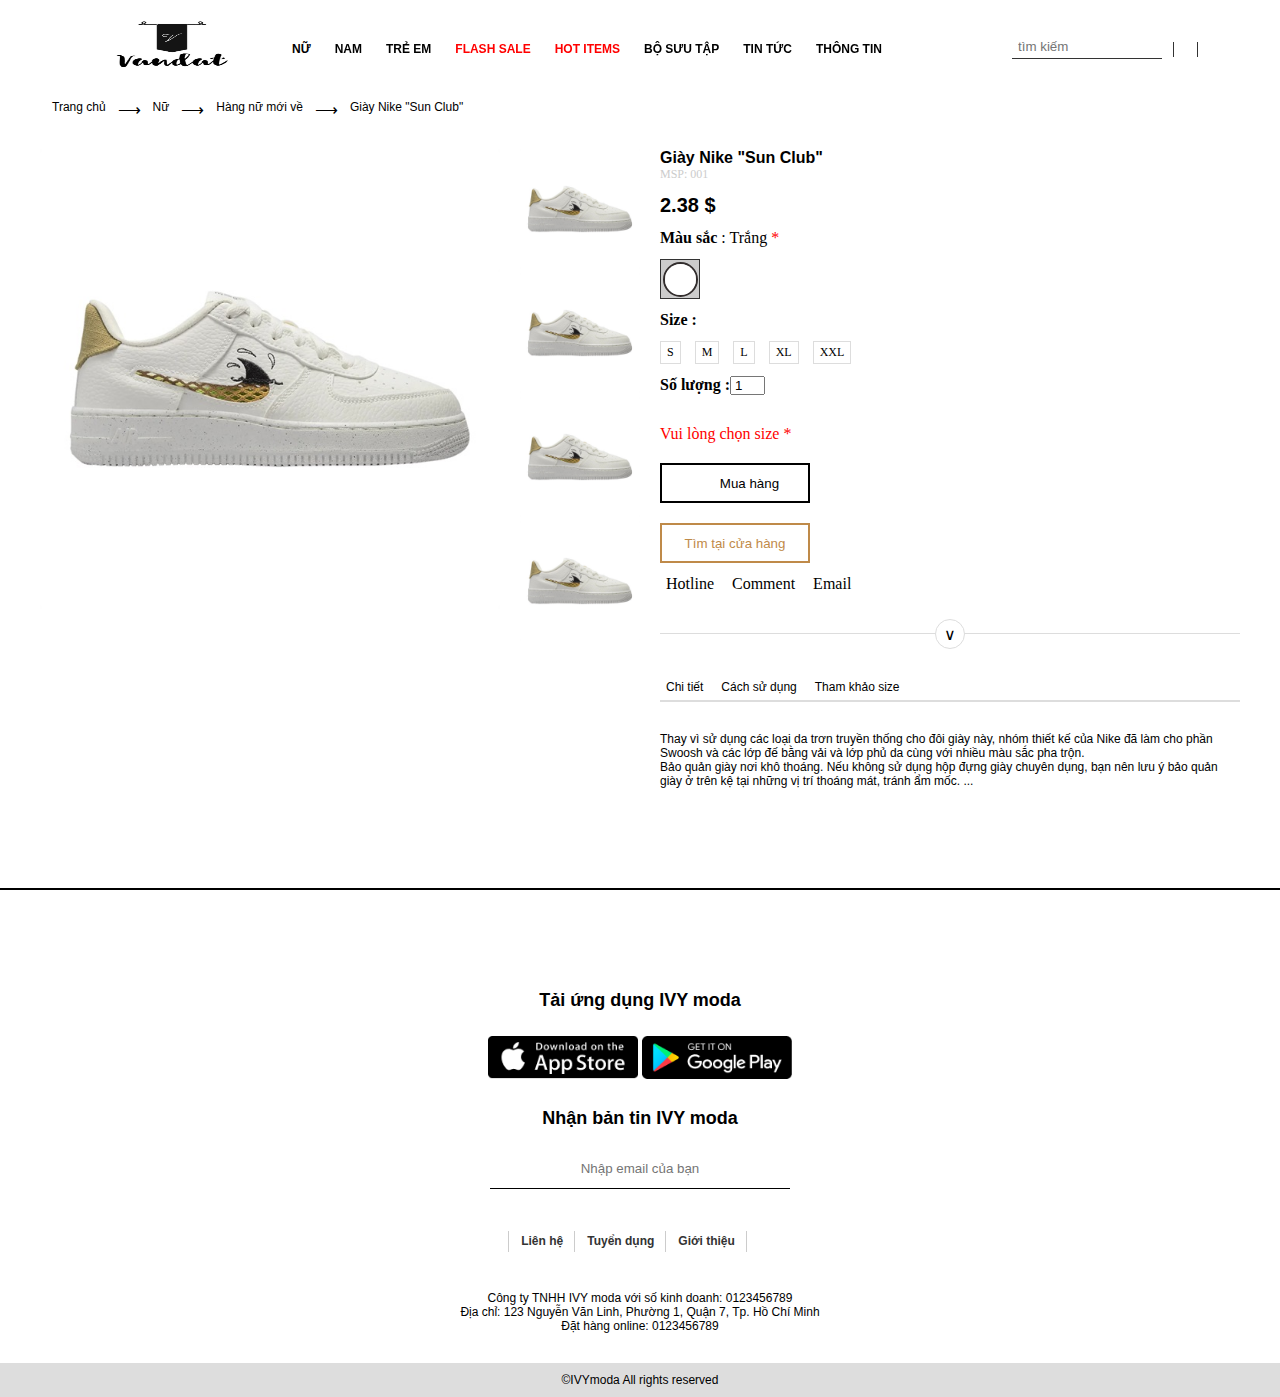
==== product.html @ ba05fa74 "dưq" ====
<!DOCTYPE html>
<html lang="en">
<head>
    <meta charset="UTF-8">
    <meta http-equiv="X-UA-Compatible" content="IE=edge">
    <meta name="viewport" content="width=device-width, initial-scale=1.0">
    <script src="https://kit.fontawesome.com/54f0cb7e4a.js" crossorigin="anonymous"></script>
    <link rel="stylesheet" href="./style.css">
    <title>King-Shoes</title>
</head>
<body>
  <section class="top">
    <div class="container">
        <div class="row">
            <div class="top-logo">
                <img src="img/Logo.jpg" alt="">
            </div>
            <div class="top-menu-items">
                <ul>
                    <li>Nữ
                        <ul class="top-menu-item">
                            <li>
                                <a href="">Hàng nữ mới về</a>
                            </li>
                            <li>
                                <a href="">Hướng dương đón nắng</a>
                            </li>
                            <li>
                                <a href="">Áo nữ</a>
                            </li>
                            <li>
                                <a href="">Váy nữ</a>
                            </li>
                        </ul>
                    </li>
                    <li>Nam
                        <ul class="top-menu-item">
                            <li>
                                <a href="">Hàng nam mới về</a>
                            </li>
                            <li>
                                <a href="">Hướng dương đón nắng</a>
                            </li>
                            <li>
                                <a href="">Áo nam</a>
                            </li>
                            <li>
                                <a href="">Quần nam</a>
                            </li>
                        </ul>
                    </li>
                    <li>Trẻ em</li>
                    <li>Flash sale</li>
                    <li>Hot items</li>
                    <li>Bộ sưu tập</li>
                    <li>Tin tức</li>
                    <li>Thông tin</li>
                </ul>
            </div>
            <div class="top-menu-icons">
                <ul>
                    <li>
                        <input type="text" placeholder="tìm kiếm">
                        <i class="fas fa-search"></i>
                    </li>
                    <li>
                        <i class="fas fa-user-secret"></i>
                    </li>
                    <li>
                        <i class="fas fa-shopping-cart"></i>
                    </li>
                </ul>
            </div>
        </div>
    </div>
  </section>  
  <!-- ---------------Product ------------------- -->
  <section class="product">
    <div class="container">
        <div class="product-top row">
            <p>Trang chủ</p><span>&#10230; </span><p>Nữ</p><span>&#10230;</span><p>Hàng nữ mới về</p><span>&#10230;</span><p>Giày Nike "Sun Club"</p>
        </div>

        <div class="product-conten row">
            <div class="product-content-left row">
                <div class="product-content-left-big-img">
                    <img src="./img/NIKE AIR FORCE 1 LOW GS 'SUN CLUB'.jpg" alt="">
                </div>

                <div class="product-content-left-small-img">
                    <img src="./img/NIKE AIR FORCE 1 LOW GS 'SUN CLUB'.jpg" alt="">
                    <img src="./img/NIKE AIR FORCE 1 LOW GS 'SUN CLUB'.jpg" alt="">
                    <img src="./img/NIKE AIR FORCE 1 LOW GS 'SUN CLUB'.jpg" alt="">
                    <img src="./img/NIKE AIR FORCE 1 LOW GS 'SUN CLUB'.jpg" alt="">
                    
                </div>
            </div>
            <div class="product-content-right">
                <div class="product-content-right-product-name">
                    <h1>
                        Giày Nike "Sun Club"
                    </h1>
                    <p>MSP: 001</p>
                </div>

                <div class="product-content-right-product-price">
                    <p>2.38 <span>$</span></p>
                </div>

                <div class="product-content-right-product-color">
                    <p><span style="font-weight: bold;">Màu sắc </span>: Trắng <span style="color: red;">*</span></p>
                    <div class="product-content-right-product-color-img">
                        <img src="./img/white.png" alt="">
                    </div>
                </div>

                <div class="product-content-right-product-color-size">
                    <p style="font-weight: bold;">Size : </p>

                    <div class="size">
                        <span>S</span>
                        <span>M</span>
                        <span>L</span>
                        <span>XL</span>
                        <span>XXL</span>
                    </div>
                </div>

                <div class="quantity">
                    <p style="font-weight: bold;">Số lượng : </p>
                    <input type="number" min="0" value="1">
                    
                </div>
                <p style="color: red;">Vui lòng chọn size <span style="color: red;">*</span></p>
                <div class="product-content-right-product-button">
                    <button><i class="fas fa-shopping-cart"></i> <p>Mua hàng</p></button>
                    <button>Tìm tại cửa hàng</button>
                </div>

                <div class="product-content-right-product-icon">
                    <div class="product-content-right-product-icon-item">
                        <i class="fas fa-phone-alt"></i> <p>Hotline</p>
                    </div>

                    <div class="product-content-right-product-icon-item">
                        <i class="fas fa-comments"></i> <p>Comment</p>
                    </div>

                    <div class="product-content-right-product-icon-item">
                        <i class="fas fa-envelope"></i> <p>Email</p>
                    </div>                 
                </div>

                <div class="product-content-right-bottom">
                    <div class="product-content-right-bottom-top">
                        &#8744;
                    </div>
                    <div class="product-content-right-bottom-content-big">
                        <div class="product-content-right-bottom-content-title row">
                            <div class="product-content-right-bottom-content-title-item">
                                <p>Chi tiết</p>
                            </div>
                            <div class="product-content-right-bottom-content-title-item">
                                <p>Cách sử dụng</p>
                            </div>
                            <div class="product-content-right-bottom-content-title-item">
                                <p>Tham khảo size</p>
                            </div>

                        </div>

                        <div class="product-content-right-bottom-content">
                            <div class="product-content-right-bottom-content-chitiet">
                                Thay vì sử dụng các loại da trơn truyền thống cho đôi giày này, nhóm thiết kế của Nike đã làm cho phần Swoosh và các lớp đế bằng vải và lớp phủ da cùng với nhiều màu sắc pha trộn. 
                            </div>
                            <div class="product-content-right-bottom-content-baoquan">
                                Bảo quản giày nơi khô thoáng. Nếu không sử dụng hộp đựng giày chuyên dụng, bạn nên lưu ý bảo quản giày ở trên kệ tại những vị trí thoáng mát, tránh ẩm mốc. ...
                            </div>

                        </div>
                    </div>
                </div>
            </div>
        </div>
    </div>
  </section>


   <!------------------------------Footer---------------------->
<section class="footer">
    <div class="footer-container">
        <p>Tải ứng dụng IVY moda</p>
        <div class="app-google">
            <a href=""><img src="./img/appstore.png" alt=""></a>
            <a href=""><img src="./img/googleplay.png" alt=""></a>
        </div>
        <p>Nhận bản tin IVY moda</p>
        <div class="input-email">
            <input type="text" placeholder="Nhập email của bạn">
            <i class="fas fa-arrow-left"></i>
        </div>
        <div class="footer-items">
            <li><a href=""><img src="img/dathongbao.png" alt=""></a></li>
            <li><a href="">Liên hệ</a></li>
            <li><a href="">Tuyển dụng</a></li>
            <li><a href="">Giới thiệu</a></li>
            <li>
                <a href=""><i class="fab fa-facebook-f"></i></a> 
                <a href=""><i class="fab fa-youtube"></i></a>
            </li>
        </div>
        <div class="footer-text">
            Công ty TNHH IVY moda với số kinh doanh: 0123456789 <br>
            Địa chỉ: 123 Nguyễn Văn Linh, Phường 1, Quận 7, Tp. Hồ Chí Minh <br>
            Đặt hàng online: 0123456789
        </div>
        <div class="footer-bottom">
            ©IVYmoda All rights reserved
        </div>
    </div>
</section>


<script src="./js/script.js"></script>
<script src="./js/slider.js"></script>
</body>
</html>
---- style.css ----
:root {
    --main-text-font: Arial, Helvetica, sans-serif;
  }
  * {
      margin: 0;
      padding: 0;
      box-sizing: border-box;
      outline: none;
  }
  
  li {
      list-style: none;
  }
  
  a {
      text-decoration: none;
     
  }
  .space-between {
    justify-content: space-between;
  }
  .container {
    max-width: 1200px;
    margin: auto;
  }
  .row {
    display: flex;
    flex-wrap: wrap;
  }
  .top {
    padding: 12px 0;
    align-items: center;
    display: block;
    position: fixed;
    width: 100%;
    z-index: 999;
    background-color: rgba(255, 255, 255, 0.3);
    transition: all 0.3s ease;
  }
  .top.active {
    background-color: rgba(255, 255, 255, 1);
  }
  .top:hover {
    background-color: rgba(255, 255, 255, 1);
  }
  .top-logo {
    flex: 1;
  }

  .top-logo img { 
    height: 70px;
    width: 100%;
  }

  .top-menu-items {
    flex: 3;
  }
  .top-menu-items >ul {
    display: flex;
    height: 100%;
  }
  .top-menu-items > ul > li {
    height: 100%;
    padding: 0 12px;
    display: flex;
    align-items: center;
    font-family: var(--main-text-font);
    justify-content: center;
    font-size: 12px;
    text-transform: uppercase;
    font-weight: bold;
    cursor: pointer;
    position: relative;
  }
  .top-menu-items > ul > li::before {
    position: absolute;
    content: "";
    display: block;
    width: 100%;
    height: 50px;
    bottom: -50%;
  }
  .top-menu-items > ul > li:nth-child(4) {
    color: red;
  }
  .top-menu-items > ul > li:nth-child(5) {
    color: red;
  }
  .top-menu-item {
    position: absolute;
    width: 200px;
    top: 100px;
    display: none;
    opacity: 0;
    transition: all 0.5s ease;
    background-color: #ffff;
    height: auto!important;
    padding: 6px;
    border: 1px solid #dddddd;
  }
  .top-menu-items ul li:hover .top-menu-item {
    display: block;
    top: 60px;
    opacity: 1;
  }
  .top-menu-item li {
    line-height: 25px;
    display: flex;
    justify-content: left!important;
  }
  .top-menu-item li a {
    color: #333;
    font-size: 12px;
    font-family: var(--main-text-font);
    text-transform: capitalize;
    text-align: left;
  }
  /* top-menu-icons*/
  .top-menu-icons { 
    flex: 1;
  }
  .top-menu-icons ul{
    display: flex;
    height: 100%;
  }
  .top-menu-icons ul li {
    display: flex;
    justify-content: center;
    align-items: center;
    padding: 6px 12px;
  }
  .top-menu-icons ul li {
    position: relative;
  }
  .top-menu-icons ul li::before {
    position: absolute;
    content: "";
    display: block;
    width: 1px;
    height: 15px;
    background-color: #333;
    right: 0;
  }
  .top-menu-icons ul li:last-child::before  {
    display: none;
  }
  .top-menu-icons ul li:first-child input {
    width: 150px;
    border: none;
    background-color: transparent;
    border-bottom: 1px solid #333;
    padding: 0 0 4px 6px;
  }
  .top-menu-icons ul li:first-child i {
    position: absolute;
    right: 10px;
    font-size: 12px;
    width: 12px;
  }
  .top-menu-icons ul i {
    cursor: pointer;
  }
  /*---------------------Slider---------------------*/
  .sliders {
    padding-bottom: 20px;
    overflow: hidden;
    width: 100vw;
  }
  .menu > li {
      padding: 0 12px;
      position: relative;
  }
  
  .aspect-ratio-169 {
      display: block;
      position: relative;
      padding-top: 56.25%;
      transition: all 0.3s ease;
    }
    
    .aspect-ratio-169 img {
      display: block;
      position: absolute;
      width: 100%;
      height: 100%;
      top: 0;
      left: 0;
    }
  
    .dot-container {
      /*position:absolute;*/
      width: 100%;
      display: flex;
      align-items: center;
      margin-top: 6px;
      justify-content: center;
    }
    .dot {
      height: 15px;
      width: 15px;
      background-color: #cccccc;
      border-radius: 50%;
      margin-right: 12px;
      cursor: pointer;
    }
    .active {
      background-color: #333333;
    }
   
    /*--------------------------- footer ---------------------------*/
    .footer {
      padding: 100px 0 0;
      border-top: 2px solid black;
    }
    .footer-container {
      display: flex;
      justify-content: center;
      align-items: center;    
      flex-direction: column;
    }
    .footer-container p {
      font-size: 18px;
      font-weight: bold;
      font-family: var(--main-text-font);
    }

    .app-google {
        margin: 25px 0;
      }
      .app-google img {
        width: 150px;
        cursor: pointer;
      }
      
      .input-email {
        position: relative;
        width: 300px;
        margin: auto;
        margin-top: 30px;
      }
      .input-email input {
        width: 100%;
        border: none;
        border-bottom: 1px solid black;
        padding-bottom: 12px;
        text-align: center;
      }
      .input-email i {
        position: absolute;
        right: 12px;
        bottom: 6px;
        cursor: pointer;
      }

    .footer-items {
      display: flex;
      justify-content: center;
      align-items: center;
      margin: 30px 0;
    }
    .footer-items li {
      padding: 12px;
      position: relative;
    }
    .footer-items li a {
      font-size: 12px;
      font-weight: bold;
      font-family: var(--main-text-font);
      color: #333;
    }
    .footer-items li::after {
      content:"";
      width: 1px;
      height: 50%;
      background-color: #cccccc;
      position: absolute;
      right: 0;
    }
    .footer-items li:last-child::after {
      display: none;
    }
    .footer-items li:last-child i {
      font-size: 12px;
      margin-right: 12px;
      color: #333333;
    }
    .footer-items li:last-child i:hover {
      color: black;
    }
    .footer-items img {
      width: 100px;
    }
    .footer-text {
      text-align: center;
      font-size: 12px;
      font-family: var(--main-text-font);
    }
    .footer-bottom {
      margin-top: 30px;
      text-align: center;
      padding: 10px 0;
      font-size: 12px;
      font-family: var(--main-text-font);
      background-color: #dddddd;
      width: 100%;
    }
    /*--------------------------- Cartegory ---------------------------*/
    .cartegory {
      padding: 100px 0 0;
    }
    .cartegory-top {
      margin-bottom: 50px;
    }
.cartegory-top p {
    font-family: var(--main-text-font);
    margin: 0 12px;
    font-size: 12px;
    display: inline;
}

.cartegory-left {
    width: 20%;
}

.cartegory-right {
    width: 80%;
}

.cartegory-right-top-item:first-child {
    flex: 2;
    font-size: 16px;
    font-family: var(--main-text-font);
    font-weight: bold;
}

.cartegory-right-top-item {
    flex: 1;
    padding: 0 12px;
}

.cartegory-right-top-item button {
    width: 100%;
    padding: 10px 15px;
    display: flex;
    justify-content: space-between;
    background-color: #ffff;
    border: 1px solid #dddddd;
    cursor: pointer;
}

.cartegory-right-top-item select { 
    width: 100%;
    padding: 10px 15px;
    display: flex;
    justify-content: space-between;
    background-color: #ffff;
    border: 1px solid #dddddd;
    cursor: pointer;
}

.cartegory-right-content {
    margin-top: 20px;
    justify-content: space-between;
}

.cartegory-right-content-item {
    width: calc(25% - 12px);
    text-align: center;
    padding: 12px 0;
}

.cartegory-right-content-item  h1 {
    font-size: 11px;
    font-family: var(--main-text-font);
    margin-top: 6px;
    color: #333333;
}

.cartegory-right-content-item img {
    width: 100%;
    border: 1px solid #333;
}

.cartegory-right-content-item p {
    font-size: 12px;
}

.cartegory-right-bottom {
    justify-content: space-between;
    margin: 30px 0 20px;
    width: 100%;
}

.cartegory-right-bottom p {
    font-family: var(--main-text-font);
    font-size: 11px;
}

.cartegory-left ul li {
    padding: 12px 0;
}

.cartegory-left  ul  li a {
    color: black;
    font-size: 16px;
    font-weight: bold;
    font-family: var(--main-text-font);
}

.cartegory-left  ul  li  ul  li {
    padding-left: 10px;
}

.cartegory-left-li ul{
    display: none;
}

.cartegory-left-li.block ul {
    display: block;
}

/* ------------- Product -------------------- */

.product {
    padding: 100px 0;
}

.product-top {
    margin-bottom: 30px;
}

.product-top p {
    font-family: var(--main-text-font);
    margin: 0 12px;
    font-size: 12px;
}

.product-content-left {
    width: 50%;
}

.product-content-left-big-img {
    width: 80%;
    padding-right: 20px;
}

.product-content-left-big-img img {
    width: 100%;
}

.product-content-left-small-img {
    width: 20%;
}

.product-content-left-small-img img {
    width: 100%;
}

.product-content-right {
    width: 50%;
    padding-left: 20px;
}

.product-content-right-product-name h1 {
    font-family: var(--main-text-font);
    font-size: 16px;
}

.product-content-right-product-name p {
    color: #cccccc;
    font-size: 12px;
}

.product-content-right-product-price {
    margin: 12px 0;
    font-size: 20px;
    font-weight: bold;
    font-family: var(--main-text-font);
}

.product-content-right-product-color img{
    width: 35px;
    height: 35px;
    border-radius: 50%;
    border: 2px solid rgb(50, 45, 45);
}

.product-content-right-product-color-img {
    background-color: #cccccc;
    height: 40px;
    width: 40px;
    border: 1px solid #333;
    display: flex;
    align-items: center;
    justify-content: center;
    margin: 12px 0;
}

.size span {
    display: inline-block;
    padding: 3px 6px;
    border: 1px solid #dddddd;
    margin: 12px 10px 12px 0;
    font-size: 12px;
    cursor: pointer;
}

.quantity {
    display: flex;
    margin-bottom: 30px;
}

.quantity input {
    width: 35px;
    padding-left: 3px;
}

.product-content-right-product-button button {
    width: 150px;
    height: 40px;
    display: block;
    margin: 20px 0 12px;
    transition: all 0.5s ease;
}

.product-content-right-product-button button:first-child {
    display: flex;
    justify-content: space-evenly;
    align-items: center;
    background-color: #ffff;
    border: 2px solid black;
    cursor: pointer;
}

.product-content-right-product-button button:first-child:hover {
    background-color: black;
    color: #ffff;
}

.product-content-right-product-button button:last-child {
    border: 2px solid #BF8A49;
    color: #BF8A49;
    background-color: #ffff;
    cursor: pointer;
}

.product-content-right-product-icon {
    display: flex;
}

.product-content-right-product-icon-item {
    display: flex;
    margin-right: 12px;
    justify-content: center;
    align-items: center;
}

.product-content-right-product-icon-item i {
    font-size: 12px;
    margin-right: 6px;
}

.product-content-right-bottom {
    position: relative;
    margin-top: 40px;
    padding-top: 40px;
    border-top: 1px solid #dddddd;
}

.product-content-right-bottom-top {
    position: absolute;
    width: 30px;
    height: 30px;
    border: 1px solid #dddddd;
    display: flex;
    justify-content: center;
    align-items: center;
    background-color: #ffff;
    top: -15px;
    left: 50%;
    border-radius: 50%;
    transform: translateX(-50%);
}

.product-content-right-bottom-content-title {
    border-bottom: 2px solid #dddddd;
}

.product-content-right-bottom-content-title-item {
    padding: 6px;
    cursor: pointer;
    margin-right: 6px;
}

.product-content-right-bottom-content-title-item p {
    font-family: var(--main-text-font);
    font-size: 12px;
}

.product-content-right-bottom-content {
    padding-top: 30px;
    font-family: var(--main-text-font);
    font-size: 12px;
}
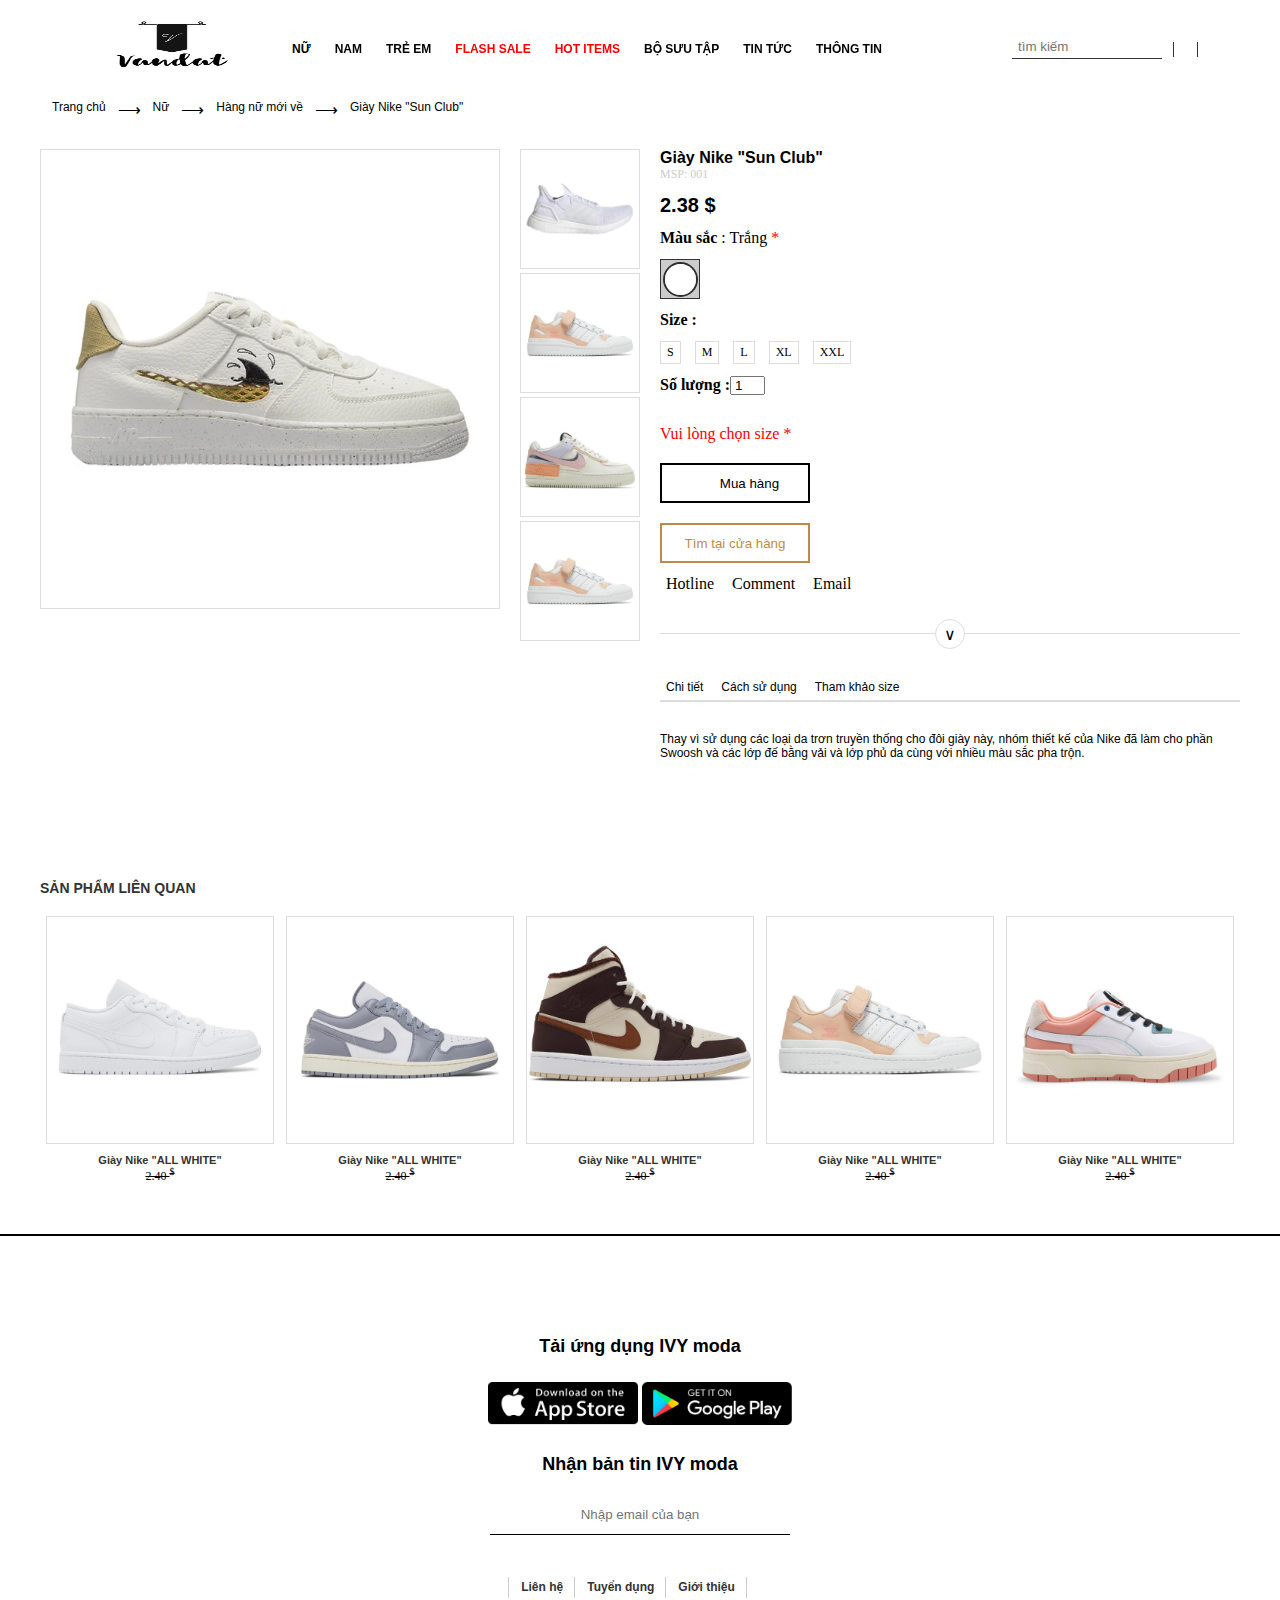
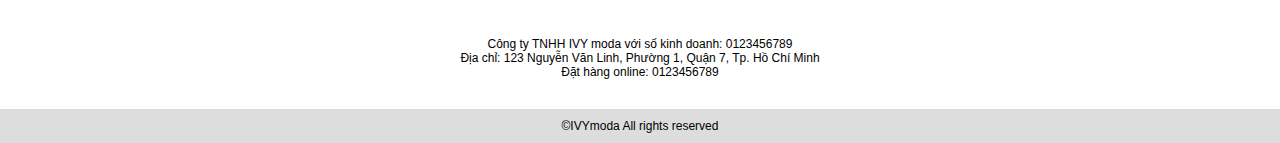
==== commit a926b8ec: "áda" ====
--- a/product.html
+++ b/product.html
@@ -88,10 +88,10 @@
                 </div>
 
                 <div class="product-content-left-small-img">
-                    <img src="./img/NIKE AIR FORCE 1 LOW GS 'SUN CLUB'.jpg" alt="">
-                    <img src="./img/NIKE AIR FORCE 1 LOW GS 'SUN CLUB'.jpg" alt="">
-                    <img src="./img/NIKE AIR FORCE 1 LOW GS 'SUN CLUB'.jpg" alt="">
-                    <img src="./img/NIKE AIR FORCE 1 LOW GS 'SUN CLUB'.jpg" alt="">
+                    <img src="./img/ADIDAS ULTRABOOST 19 'TRIPLE WHITE'.jpg" alt="">
+                    <img src="./img/GIÀY ADIDAS FORUM LOW 'HALO BLUSH.jpg" alt="">
+                    <img src="./img/NIKE AIR FORCE 1 SHADOW 'PINK GLAZE'.jpg" alt="">
+                    <img src="./img/GIÀY ADIDAS FORUM LOW 'HALO BLUSH.jpg" alt="">
                     
                 </div>
             </div>
@@ -157,10 +157,10 @@
                     </div>
                     <div class="product-content-right-bottom-content-big">
                         <div class="product-content-right-bottom-content-title row">
-                            <div class="product-content-right-bottom-content-title-item">
+                            <div class="product-content-right-bottom-content-title-item chitiet">
                                 <p>Chi tiết</p>
                             </div>
-                            <div class="product-content-right-bottom-content-title-item">
+                            <div class="product-content-right-bottom-content-title-item baoquan">
                                 <p>Cách sử dụng</p>
                             </div>
                             <div class="product-content-right-bottom-content-title-item">
@@ -181,6 +181,40 @@
                     </div>
                 </div>
             </div>
+        </div>
+    </div>
+  </section>
+
+  <section class="product-related container">
+    <div class="product-related-title">
+        <p>SẢN PHẨM LIÊN QUAN</p>
+    </div>
+
+    <div class="product-content row">
+        <div class="product-related-item">
+            <img src="./img/GIÀY NIKE AIR JORDAN 1 LOW 'ALL WHITE'.jpg" alt="">
+            <h1>Giày Nike "ALL WHITE"</h1>
+            <p>2.40 <sup>$</sup></p>
+        </div>
+        <div class="product-related-item">
+            <img src="./img/NIKE AIR JORDAN 1 LOW 'VINTAGE GREY'.jpg" alt="">
+            <h1>Giày Nike "ALL WHITE"</h1>
+            <p>2.40 <sup>$</sup></p>
+        </div>
+        <div class="product-related-item">
+            <img src="./img/NIKE AIR JORDAN 1 MID SE 'CREAM DARK CHOCOLATE'.jpg" alt="">
+            <h1>Giày Nike "ALL WHITE"</h1>
+            <p>2.40 <sup>$</sup></p>
+        </div>
+        <div class="product-related-item">
+            <img src="./img/GIÀY ADIDAS FORUM LOW 'HALO BLUSH.jpg" alt="">
+            <h1>Giày Nike "ALL WHITE"</h1>
+            <p>2.40 <sup>$</sup></p>
+        </div>
+        <div class="product-related-item">
+            <img src="./img/PUMA CALI DREAM GO 'MARSHMALLOW'.jpg" alt="">
+            <h1>Giày Nike "ALL WHITE"</h1>
+            <p>2.40 <sup>$</sup></p>
         </div>
     </div>
   </section>
--- a/style.css
+++ b/style.css
@@ -1,604 +1,1069 @@
 :root {
-    --main-text-font: Arial, Helvetica, sans-serif;
-  }
-  * {
-      margin: 0;
-      padding: 0;
-      box-sizing: border-box;
-      outline: none;
+  --main-text-font: Arial, Helvetica, sans-serif;
+}
+* {
+    margin: 0;
+    padding: 0;
+    box-sizing: border-box;
+    outline: none;
+}
+
+li {
+    list-style: none;
+}
+
+a {
+    text-decoration: none;
+   
+}
+.space-between {
+  justify-content: space-between;
+}
+.container {
+  max-width: 1200px;
+  margin: auto;
+}
+.row {
+  display: flex;
+  flex-wrap: wrap;
+}
+.top {
+  padding: 12px 0;
+  align-items: center;
+  display: block;
+  position: fixed;
+  width: 100%;
+  z-index: 999;
+  background-color: rgba(255, 255, 255, 0.3);
+  transition: all 0.3s ease;
+}
+.top.active {
+  background-color: rgba(255, 255, 255, 1);
+}
+.top:hover {
+  background-color: rgba(255, 255, 255, 1);
+}
+.top-logo {
+  flex: 1;
+}
+
+.top-logo img { 
+  height: 70px;
+  width: 100%;
+}
+
+.top-menu-items {
+  flex: 3;
+}
+.top-menu-items >ul {
+  display: flex;
+  height: 100%;
+}
+.top-menu-items > ul > li {
+  height: 100%;
+  padding: 0 12px;
+  display: flex;
+  align-items: center;
+  font-family: var(--main-text-font);
+  justify-content: center;
+  font-size: 12px;
+  text-transform: uppercase;
+  font-weight: bold;
+  cursor: pointer;
+  position: relative;
+}
+.top-menu-items > ul > li::before {
+  position: absolute;
+  content: "";
+  display: block;
+  width: 100%;
+  height: 50px;
+  bottom: -50%;
+}
+.top-menu-items > ul > li:nth-child(4) {
+  color: red;
+}
+.top-menu-items > ul > li:nth-child(5) {
+  color: red;
+}
+.top-menu-item {
+  position: absolute;
+  width: 200px;
+  top: 100px;
+  display: none;
+  opacity: 0;
+  transition: all 0.5s ease;
+  background-color: #ffff;
+  height: auto!important;
+  padding: 6px;
+  border: 1px solid #dddddd;
+}
+.top-menu-items ul li:hover .top-menu-item {
+  display: block;
+  top: 60px;
+  opacity: 1;
+}
+.top-menu-item li {
+  line-height: 25px;
+  display: flex;
+  justify-content: left!important;
+}
+.top-menu-item li a {
+  color: #333;
+  font-size: 12px;
+  font-family: var(--main-text-font);
+  text-transform: capitalize;
+  text-align: left;
+}
+/* top-menu-icons*/
+.top-menu-icons { 
+  flex: 1;
+}
+.top-menu-icons ul{
+  display: flex;
+  height: 100%;
+}
+.top-menu-icons ul li {
+  display: flex;
+  justify-content: center;
+  align-items: center;
+  padding: 6px 12px;
+}
+.top-menu-icons ul li {
+  position: relative;
+}
+.top-menu-icons ul li::before {
+  position: absolute;
+  content: "";
+  display: block;
+  width: 1px;
+  height: 15px;
+  background-color: #333;
+  right: 0;
+}
+.top-menu-icons ul li:last-child::before  {
+  display: none;
+}
+.top-menu-icons ul li:first-child input {
+  width: 150px;
+  border: none;
+  background-color: transparent;
+  border-bottom: 1px solid #333;
+  padding: 0 0 4px 6px;
+}
+.top-menu-icons ul li:first-child i {
+  position: absolute;
+  right: 10px;
+  font-size: 12px;
+  width: 12px;
+}
+.top-menu-icons ul i {
+  cursor: pointer;
+}
+/*---------------------Slider---------------------*/
+.sliders {
+  padding-bottom: 20px;
+  overflow: hidden;
+  width: 100vw;
+}
+.menu > li {
+    padding: 0 12px;
+    position: relative;
+}
+
+.aspect-ratio-169 {
+    display: block;
+    position: relative;
+    padding-top: 56.25%;
+    transition: all 0.3s ease;
   }
   
-  li {
-      list-style: none;
-  }
-  
-  a {
-      text-decoration: none;
-     
-  }
-  .space-between {
-    justify-content: space-between;
-  }
-  .container {
-    max-width: 1200px;
-    margin: auto;
-  }
-  .row {
-    display: flex;
-    flex-wrap: wrap;
-  }
-  .top {
-    padding: 12px 0;
-    align-items: center;
+  .aspect-ratio-169 img {
     display: block;
-    position: fixed;
+    position: absolute;
     width: 100%;
-    z-index: 999;
-    background-color: rgba(255, 255, 255, 0.3);
-    transition: all 0.3s ease;
-  }
-  .top.active {
-    background-color: rgba(255, 255, 255, 1);
-  }
-  .top:hover {
-    background-color: rgba(255, 255, 255, 1);
-  }
-  .top-logo {
-    flex: 1;
-  }
-
-  .top-logo img { 
-    height: 70px;
+    height: 100%;
+    top: 0;
+    left: 0;
+  }
+
+  .dot-container {
+    /*position:absolute;*/
     width: 100%;
-  }
-
-  .top-menu-items {
-    flex: 3;
-  }
-  .top-menu-items >ul {
-    display: flex;
-    height: 100%;
-  }
-  .top-menu-items > ul > li {
-    height: 100%;
-    padding: 0 12px;
     display: flex;
     align-items: center;
+    margin-top: 6px;
+    justify-content: center;
+  }
+  .dot {
+    height: 15px;
+    width: 15px;
+    background-color: #cccccc;
+    border-radius: 50%;
+    margin-right: 12px;
+    cursor: pointer;
+  }
+  .active {
+    background-color: #333333;
+  }
+ 
+  /*--------------------------- footer ---------------------------*/
+  .footer {
+    padding: 100px 0 0;
+    border-top: 2px solid black;
+  }
+  .footer-container {
+    display: flex;
+    justify-content: center;
+    align-items: center;    
+    flex-direction: column;
+  }
+  .footer-container p {
+    font-size: 18px;
+    font-weight: bold;
     font-family: var(--main-text-font);
-    justify-content: center;
-    font-size: 12px;
-    text-transform: uppercase;
-    font-weight: bold;
-    cursor: pointer;
-    position: relative;
-  }
-  .top-menu-items > ul > li::before {
-    position: absolute;
-    content: "";
-    display: block;
-    width: 100%;
-    height: 50px;
-    bottom: -50%;
-  }
-  .top-menu-items > ul > li:nth-child(4) {
-    color: red;
-  }
-  .top-menu-items > ul > li:nth-child(5) {
-    color: red;
-  }
-  .top-menu-item {
-    position: absolute;
-    width: 200px;
-    top: 100px;
-    display: none;
-    opacity: 0;
-    transition: all 0.5s ease;
-    background-color: #ffff;
-    height: auto!important;
-    padding: 6px;
-    border: 1px solid #dddddd;
-  }
-  .top-menu-items ul li:hover .top-menu-item {
-    display: block;
-    top: 60px;
-    opacity: 1;
-  }
-  .top-menu-item li {
-    line-height: 25px;
-    display: flex;
-    justify-content: left!important;
-  }
-  .top-menu-item li a {
-    color: #333;
-    font-size: 12px;
-    font-family: var(--main-text-font);
-    text-transform: capitalize;
-    text-align: left;
-  }
-  /* top-menu-icons*/
-  .top-menu-icons { 
-    flex: 1;
-  }
-  .top-menu-icons ul{
-    display: flex;
-    height: 100%;
-  }
-  .top-menu-icons ul li {
+  }
+
+  .app-google {
+      margin: 25px 0;
+    }
+    .app-google img {
+      width: 150px;
+      cursor: pointer;
+    }
+    
+    .input-email {
+      position: relative;
+      width: 300px;
+      margin: auto;
+      margin-top: 30px;
+    }
+    .input-email input {
+      width: 100%;
+      border: none;
+      border-bottom: 1px solid black;
+      padding-bottom: 12px;
+      text-align: center;
+    }
+    .input-email i {
+      position: absolute;
+      right: 12px;
+      bottom: 6px;
+      cursor: pointer;
+    }
+
+  .footer-items {
     display: flex;
     justify-content: center;
     align-items: center;
-    padding: 6px 12px;
-  }
-  .top-menu-icons ul li {
+    margin: 30px 0;
+  }
+  .footer-items li {
+    padding: 12px;
     position: relative;
   }
-  .top-menu-icons ul li::before {
-    position: absolute;
-    content: "";
-    display: block;
-    width: 1px;
-    height: 15px;
-    background-color: #333;
-    right: 0;
-  }
-  .top-menu-icons ul li:last-child::before  {
-    display: none;
-  }
-  .top-menu-icons ul li:first-child input {
-    width: 150px;
-    border: none;
-    background-color: transparent;
-    border-bottom: 1px solid #333;
-    padding: 0 0 4px 6px;
-  }
-  .top-menu-icons ul li:first-child i {
-    position: absolute;
-    right: 10px;
+  .footer-items li a {
     font-size: 12px;
-    width: 12px;
-  }
-  .top-menu-icons ul i {
-    cursor: pointer;
-  }
-  /*---------------------Slider---------------------*/
-  .sliders {
-    padding-bottom: 20px;
-    overflow: hidden;
-    width: 100vw;
-  }
-  .menu > li {
-      padding: 0 12px;
-      position: relative;
-  }
-  
-  .aspect-ratio-169 {
-      display: block;
-      position: relative;
-      padding-top: 56.25%;
-      transition: all 0.3s ease;
-    }
-    
-    .aspect-ratio-169 img {
-      display: block;
-      position: absolute;
-      width: 100%;
-      height: 100%;
-      top: 0;
-      left: 0;
-    }
-  
-    .dot-container {
-      /*position:absolute;*/
-      width: 100%;
-      display: flex;
-      align-items: center;
-      margin-top: 6px;
-      justify-content: center;
-    }
-    .dot {
-      height: 15px;
-      width: 15px;
-      background-color: #cccccc;
-      border-radius: 50%;
-      margin-right: 12px;
-      cursor: pointer;
-    }
-    .active {
-      background-color: #333333;
-    }
-   
-    /*--------------------------- footer ---------------------------*/
-    .footer {
-      padding: 100px 0 0;
-      border-top: 2px solid black;
-    }
-    .footer-container {
-      display: flex;
-      justify-content: center;
-      align-items: center;    
-      flex-direction: column;
-    }
-    .footer-container p {
-      font-size: 18px;
-      font-weight: bold;
-      font-family: var(--main-text-font);
-    }
-
-    .app-google {
-        margin: 25px 0;
-      }
-      .app-google img {
-        width: 150px;
-        cursor: pointer;
-      }
-      
-      .input-email {
-        position: relative;
-        width: 300px;
-        margin: auto;
-        margin-top: 30px;
-      }
-      .input-email input {
-        width: 100%;
-        border: none;
-        border-bottom: 1px solid black;
-        padding-bottom: 12px;
-        text-align: center;
-      }
-      .input-email i {
-        position: absolute;
-        right: 12px;
-        bottom: 6px;
-        cursor: pointer;
-      }
-
-    .footer-items {
-      display: flex;
-      justify-content: center;
-      align-items: center;
-      margin: 30px 0;
-    }
-    .footer-items li {
-      padding: 12px;
-      position: relative;
-    }
-    .footer-items li a {
-      font-size: 12px;
-      font-weight: bold;
-      font-family: var(--main-text-font);
-      color: #333;
-    }
-    .footer-items li::after {
-      content:"";
-      width: 1px;
-      height: 50%;
-      background-color: #cccccc;
-      position: absolute;
-      right: 0;
-    }
-    .footer-items li:last-child::after {
-      display: none;
-    }
-    .footer-items li:last-child i {
-      font-size: 12px;
-      margin-right: 12px;
-      color: #333333;
-    }
-    .footer-items li:last-child i:hover {
-      color: black;
-    }
-    .footer-items img {
-      width: 100px;
-    }
-    .footer-text {
-      text-align: center;
-      font-size: 12px;
-      font-family: var(--main-text-font);
-    }
-    .footer-bottom {
-      margin-top: 30px;
-      text-align: center;
-      padding: 10px 0;
-      font-size: 12px;
-      font-family: var(--main-text-font);
-      background-color: #dddddd;
-      width: 100%;
-    }
-    /*--------------------------- Cartegory ---------------------------*/
-    .cartegory {
-      padding: 100px 0 0;
-    }
-    .cartegory-top {
-      margin-bottom: 50px;
-    }
-.cartegory-top p {
-    font-family: var(--main-text-font);
-    margin: 0 12px;
-    font-size: 12px;
-    display: inline;
-}
-
-.cartegory-left {
-    width: 20%;
-}
-
-.cartegory-right {
-    width: 80%;
-}
-
-.cartegory-right-top-item:first-child {
-    flex: 2;
-    font-size: 16px;
-    font-family: var(--main-text-font);
-    font-weight: bold;
-}
-
-.cartegory-right-top-item {
-    flex: 1;
-    padding: 0 12px;
-}
-
-.cartegory-right-top-item button {
-    width: 100%;
-    padding: 10px 15px;
-    display: flex;
-    justify-content: space-between;
-    background-color: #ffff;
-    border: 1px solid #dddddd;
-    cursor: pointer;
-}
-
-.cartegory-right-top-item select { 
-    width: 100%;
-    padding: 10px 15px;
-    display: flex;
-    justify-content: space-between;
-    background-color: #ffff;
-    border: 1px solid #dddddd;
-    cursor: pointer;
-}
-
-.cartegory-right-content {
-    margin-top: 20px;
-    justify-content: space-between;
-}
-
-.cartegory-right-content-item {
-    width: calc(25% - 12px);
-    text-align: center;
-    padding: 12px 0;
-}
-
-.cartegory-right-content-item  h1 {
-    font-size: 11px;
-    font-family: var(--main-text-font);
-    margin-top: 6px;
-    color: #333333;
-}
-
-.cartegory-right-content-item img {
-    width: 100%;
-    border: 1px solid #333;
-}
-
-.cartegory-right-content-item p {
-    font-size: 12px;
-}
-
-.cartegory-right-bottom {
-    justify-content: space-between;
-    margin: 30px 0 20px;
-    width: 100%;
-}
-
-.cartegory-right-bottom p {
-    font-family: var(--main-text-font);
-    font-size: 11px;
-}
-
-.cartegory-left ul li {
-    padding: 12px 0;
-}
-
-.cartegory-left  ul  li a {
-    color: black;
-    font-size: 16px;
     font-weight: bold;
     font-family: var(--main-text-font);
+    color: #333;
+  }
+  .footer-items li::after {
+    content:"";
+    width: 1px;
+    height: 50%;
+    background-color: #cccccc;
+    position: absolute;
+    right: 0;
+  }
+  .footer-items li:last-child::after {
+    display: none;
+  }
+  .footer-items li:last-child i {
+    font-size: 12px;
+    margin-right: 12px;
+    color: #333333;
+  }
+  .footer-items li:last-child i:hover {
+    color: black;
+  }
+  .footer-items img {
+    width: 100px;
+  }
+  .footer-text {
+    text-align: center;
+    font-size: 12px;
+    font-family: var(--main-text-font);
+  }
+  .footer-bottom {
+    margin-top: 30px;
+    text-align: center;
+    padding: 10px 0;
+    font-size: 12px;
+    font-family: var(--main-text-font);
+    background-color: #dddddd;
+    width: 100%;
+  }
+  /*--------------------------- Cartegory ---------------------------*/
+  .cartegory {
+    padding: 100px 0 0;
+  }
+  .cartegory-top {
+    margin-bottom: 50px;
+  }
+.cartegory-top p {
+  font-family: var(--main-text-font);
+  margin: 0 12px;
+  font-size: 12px;
+  display: inline;
+}
+
+.cartegory-left {
+  width: 20%;
+}
+
+.cartegory-right {
+  width: 80%;
+}
+
+.cartegory-right-top-item:first-child {
+  flex: 2;
+  font-size: 16px;
+  font-family: var(--main-text-font);
+  font-weight: bold;
+}
+
+.cartegory-right-top-item {
+  flex: 1;
+  padding: 0 12px;
+}
+
+.cartegory-right-top-item button {
+  width: 100%;
+  padding: 10px 15px;
+  display: flex;
+  justify-content: space-between;
+  background-color: #ffff;
+  border: 1px solid #dddddd;
+  cursor: pointer;
+}
+
+.cartegory-right-top-item select { 
+  width: 100%;
+  padding: 10px 15px;
+  display: flex;
+  justify-content: space-between;
+  background-color: #ffff;
+  border: 1px solid #dddddd;
+  cursor: pointer;
+}
+
+.cartegory-right-content {
+  margin-top: 20px;
+  justify-content: space-between;
+}
+
+.cartegory-right-content-item {
+  width: calc(25% - 12px);
+  text-align: center;
+  padding: 12px 0;
+}
+
+.cartegory-right-content-item  h1 {
+  font-size: 11px;
+  font-family: var(--main-text-font);
+  margin-top: 6px;
+  color: #333333;
+}
+
+.cartegory-right-content-item img {
+  width: 100%;
+  border: 1px solid #333;
+}
+
+.cartegory-right-content-item p {
+  font-size: 12px;
+}
+
+.cartegory-right-bottom {
+  justify-content: space-between;
+  margin: 30px 0 20px;
+  width: 100%;
+}
+
+.cartegory-right-bottom p {
+  font-family: var(--main-text-font);
+  font-size: 11px;
+}
+
+.cartegory-left ul li {
+  padding: 12px 0;
+}
+
+.cartegory-left  ul  li a {
+  color: black;
+  font-size: 16px;
+  font-weight: bold;
+  font-family: var(--main-text-font);
 }
 
 .cartegory-left  ul  li  ul  li {
-    padding-left: 10px;
+  padding-left: 10px;
 }
 
 .cartegory-left-li ul{
-    display: none;
+  display: none;
 }
 
 .cartegory-left-li.block ul {
-    display: block;
+  display: block;
 }
 
 /* ------------- Product -------------------- */
 
 .product {
-    padding: 100px 0;
+  padding: 100px 0;
 }
 
 .product-top {
-    margin-bottom: 30px;
+  margin-bottom: 30px;
 }
 
 .product-top p {
+  font-family: var(--main-text-font);
+  margin: 0 12px;
+  font-size: 12px;
+}
+
+.product-content-left {
+  width: 50%;
+}
+
+.product-content-left-big-img {
+  width: 80%;
+  padding-right: 20px;
+}
+
+.product-content-left-big-img img {
+  width: 100%;
+  border: 1px solid #dddddd;
+}
+
+.product-content-left-small-img {
+  width: 20%;
+}
+
+.product-content-left-small-img img {
+  width: 100%;
+  cursor: pointer;
+  border: 1px solid #dddddd;
+}
+
+.product-content-right {
+  width: 50%;
+  padding-left: 20px;
+}
+
+.product-content-right-product-name h1 {
+  font-family: var(--main-text-font);
+  font-size: 16px;
+}
+
+.product-content-right-product-name p {
+  color: #cccccc;
+  font-size: 12px;
+}
+
+.product-content-right-product-price {
+  margin: 12px 0;
+  font-size: 20px;
+  font-weight: bold;
+  font-family: var(--main-text-font);
+}
+
+.product-content-right-product-color img{
+  width: 35px;
+  height: 35px;
+  border-radius: 50%;
+  border: 2px solid rgb(50, 45, 45);
+}
+
+.product-content-right-product-color-img {
+  background-color: #cccccc;
+  height: 40px;
+  width: 40px;
+  border: 1px solid #333;
+  display: flex;
+  align-items: center;
+  justify-content: center;
+  margin: 12px 0;
+}
+
+.size span {
+  display: inline-block;
+  padding: 3px 6px;
+  border: 1px solid #dddddd;
+  margin: 12px 10px 12px 0;
+  font-size: 12px;
+  cursor: pointer;
+}
+
+.quantity {
+  display: flex;
+  margin-bottom: 30px;
+}
+
+.quantity input {
+  width: 35px;
+  padding-left: 3px;
+}
+
+.product-content-right-product-button button {
+  width: 150px;
+  height: 40px;
+  display: block;
+  margin: 20px 0 12px;
+  transition: all 0.5s ease;
+}
+
+.product-content-right-product-button button:first-child {
+  display: flex;
+  justify-content: space-evenly;
+  align-items: center;
+  background-color: #ffff;
+  border: 2px solid black;
+  cursor: pointer;
+}
+
+.product-content-right-product-button button:first-child:hover {
+  background-color: black;
+  color: #ffff;
+}
+
+.product-content-right-product-button button:last-child {
+  border: 2px solid #BF8A49;
+  color: #BF8A49;
+  background-color: #ffff;
+  cursor: pointer;
+}
+
+.product-content-right-product-icon {
+  display: flex;
+}
+
+.product-content-right-product-icon-item {
+  display: flex;
+  margin-right: 12px;
+  justify-content: center;
+  align-items: center;
+}
+
+.product-content-right-product-icon-item i {
+  font-size: 12px;
+  margin-right: 6px;
+}
+
+.product-content-right-bottom {
+  position: relative;
+  margin-top: 40px;
+  padding-top: 40px;
+  border-top: 1px solid #dddddd;
+}
+
+.product-content-right-bottom-top {
+  position: absolute;
+  width: 30px;
+  height: 30px;
+  border: 1px solid #dddddd;
+  display: flex;
+  justify-content: center;
+  align-items: center;
+  background-color: #ffff;
+  top: -15px;
+  left: 50%;
+  border-radius: 50%;
+  transform: translateX(-50%);
+  cursor: pointer;
+}
+
+.product-content-right-bottom-content-title {
+  border-bottom: 2px solid #dddddd;
+}
+
+.product-content-right-bottom-content-title-item {
+  padding: 6px;
+  cursor: pointer;
+  margin-right: 6px;
+}
+
+.product-content-right-bottom-content-title-item p {
+  font-family: var(--main-text-font);
+  font-size: 12px;
+}
+
+.product-content-right-bottom-content {
+  padding-top: 30px;
+  font-family: var(--main-text-font);
+  font-size: 12px;
+}
+
+.product-content-right-bottom-content-baoquan {
+  display: none;
+}
+
+.activeB {
+  display: none;
+}
+
+/* ------------ Product - Relate ----------------- */
+
+.product-related {
+  margin-bottom: 50px;
+  
+}
+
+.product-related-title {
+  margin: 20px 0;
+}
+
+.product-related-title p {
+  font-family: var(--main-text-font);
+  font-size: 14px;
+  font-weight: bold;
+  color: #333333;
+}
+
+.product-related-item {
+  width: 20%;
+  text-align: center;
+  padding: 0 6px;
+}
+
+.product-related-item img {
+  width: 100%;
+  border: 1px solid #dddddd;
+  cursor: pointer;
+}
+
+.product-related-item h1 {
+  font-family: var(--main-text-font);
+  font-size: 11px;
+  color: #333333;
+  margin-top: 6px;
+}
+
+.product-related-item p {
+  font-size: 12px;
+  text-decoration: line-through;
+}
+/* ------------ Cart ----------------- */
+.cart {
+padding: 100px 0;
+}
+.cart-top-wrap {
+display: flex;
+justify-content: center;
+align-items: center;
+}
+.cart-top {
+height: 2px;
+width: 70%;
+background-color: #dddddd;
+display: flex;
+justify-content: space-between;
+align-items: center;
+margin: 50px 0 100px; 
+} 
+.cart-top-item {
+width: 40px;
+height: 40px;
+border-radius: 50%;
+background-color: #fff;
+display: flex;
+justify-content: center;
+align-items: center;
+border: 1px solid #dddddd;
+}
+.card-top-item i {
+color: #dddddd;
+}
+.cart-top-cart {
+border: 1px solid #0DB7EA;
+}
+.cart-top-cart i {
+color: #0DB7EA;
+}
+.cart-content-left {
+flex: 2;
+padding-right: 12px;
+}
+.cart-content-left table {
+width: 100%;
+text-align: center;
+}
+.cart-content-left table th {
+padding-bottom: 30px;
+font-family: var(--main-text-font);
+font-size: 12px;
+text-transform: uppercase;
+color: #333;
+border-collapse: collapse;
+border-bottom: 2px solid #dddddd;
+}
+.cart-content-left table p {
+font-family: var(--main-text-font);
+font-size: 12px;
+color: #333;
+}
+.cart-content-left table input {
+width: 30px;
+}
+.cart-content-left table td {
+padding: 20px 0;
+border-bottom: 2px solid #dddddd;
+}
+.cart-content-left td:first-child img {
+width: 130px;
+}
+.cart-content-left td:nth-child(2) {
+max-width: 130px;
+}
+.cart-content-left td:nth-child(3) img {
+width: 30px;
+}
+.cart-content-right {
+flex: 1;
+padding-left: 12px;
+border-left: 2px solid #dddddd;
+}
+.cart-content-right table {
+width: 100%;
+}
+.cart-content-right table th {
+padding-bottom: 30px;
+font-family: var(--main-text-font);
+font-size: 12px;
+color: #333;
+border-collapse: collapse;
+border-bottom: 2px solid #dddddd;
+}
+.cart-content-right table td {
+padding: 6px 0;
+font-family: var(--main-text-font);
+font-size: 12px;
+color: #333;
+}
+.cart-content-right tr:nth-child(4) td {
+border-bottom: 2px solid #dddddd;
+}
+.cart-content-right tr td:last-child {
+text-align: right;
+}
+.cart-content-right-text {
+margin: 20px 0;
+text-align: center;
+}
+.cart-content-right-text p  {
+font-family: var(--main-text-font);
+font-size: 12px;
+color: #333;
+}
+.cart-content-right-button {
+text-align: center;
+align-items: center;
+}
+.cart-content-right-button button {
+padding: 0 18px;
+height: 35px;
+cursor: pointer;
+}
+.cart-content-right-button button:first-child {
+background-color: #fff;
+border: 1px solid black;
+margin-right: 20px;
+}
+.cart-content-right-button button:first-child:hover {
+background-color: #ddd;
+}
+
+.cart-content-right-button button:last-child {
+background-color: black;
+color: #fff;
+border: none;
+border: 1px solid black;
+}
+.cart-content-right-button button:last-child:hover {
+background-color: #dddddd;
+color: black;
+}
+.cart-content-right-dangnhap {
+margin-top: 20px;
+}
+.cart-content-right-dangnhap p {
+font-family: var(--main-text-font);
+font-size: 12px;
+color: #333;
+font-weight: bold
+}
+/* ------------ Delivery ----------------- */
+.delivery {
+padding: 100px 0;
+}
+.delivery-top-wrap {
+display: flex;
+justify-content: center;
+align-items: center;
+}
+.delivery-top {
+height: 2px;
+width: 70%;
+background-color: #dddddd;
+display: flex;
+justify-content: space-between;
+align-items: center;
+margin: 50px 0 100px; 
+}
+.delivery-top-item {
+width: 40px;
+height: 40px;
+border-radius: 50%;
+background-color: #fff;
+display: flex;
+justify-content: center;
+align-items: center;
+border: 1px solid #dddddd;
+}
+.delivery-top-item i {
+color: #dddddd;
+}
+.delivery-top-adress {
+border: 1px solid #0DB7EA;
+}
+.delivery-top-adress i {
+color: #0DB7EA;
+}
+.delivery-content-left {
+width: 60%;
+padding-right: 12px;
+}
+.delivery-content-left p {
+font-family: var(--main-text-font);
+font-size: 12px;
+
+}
+.delivery-content-left label {
+font-family: var(--main-text-font);
+font-size: 12px;
+margin-bottom: 6px;
+display: block;
+}
+.delivery-content-left> p {
+font-weight: bold;
+}
+.delivery-content-left-dangnhap {
+margin-top: 12px;
+}
+.delivery-content-left-dangnhap i {
+font-size: 12px;
+margin-right: 12px;
+}
+.delivery-content-left-khachle {
+margin: 12px 0;
+}
+.delivery-content-left-khachle input {
+margin-right: 12px;
+}
+.delivery-content-left-dangky {
+margin-bottom: 30px;
+}
+.delivery-content-left-dangky input {
+margin-right: 12px;
+}
+.delivery-content-left-input-top {
+justify-content: space-between;
+}
+.delivery-content-left-input-top-item {
+width: calc(50% - 12px);
+}
+.delivery-content-left-input-top-item input {
+width: 100%;
+height: 35px;
+border: 1px solid #dddddd;
+padding-left: 6px;
+}
+.delivery-content-left-input-bottom input {
+border: 1px solid #dddddd;
+width: 100%;
+height: 35px;
+padding-left: 6px;
+}
+.delivery-content-left-button p {
+display: inline-block;
+font-family: var(--main-text-font);
+font-size: 12px;
+}
+.delivery-content-left-button span {
+margin-right: 12px;
+}
+.delivery-content-left-button {
+justify-content: space-between;
+padding-top: 20px;
+}
+.delivery-content-left-button button {
+padding: 6px 12px;
+height: 35px;
+cursor: pointer;
+transition: all 0.3s ease;
+border: 2px solid black;
+}
+.delivery-content-left-button button:hover {
+background-color: black;
+color: #fff;
+}
+.delivery-content-right {
+width: 40%;
+padding-left: 12px;
+border-left: 2px solid #dddddd;
+height: auto;
+}
+.delivery-content-right table {
+width: 100%;
+font-family: var(--main-text-font);
+font-size: 12px;
+text-align: center;
+}
+.delivery-content-right table tr th:first-child {
+text-align: left;
+}
+.delivery-content-right table tr th {
+padding-bottom: 12px;
+border-bottom: 2px solid #dddddd;
+}
+.delivery-content-right table tr th:last-child {
+text-align: right;
+}
+.delivery-content-right table tr td {
+padding: 6px 0;
+}
+.delivery-content-right table tr:nth-child(4) {
+border-top: 2px solid #dddddd;
+}
+.delivery-content-right table tr td:last-child {
+text-align: right;
+}
+.delivery-content-right table tr td:first-child {
+text-align: left;
+}
+
+/* ----------------Payment --------------------------- */
+.payment {
+  padding: 100px 0;
+}
+
+.payment-top-wrap {
+  display: flex;
+  justify-content: center;
+  align-items: center;
+}
+.payment-top {
+  height: 2px;
+  width: 70%;
+  background-color: #dddddd;
+  display: flex;
+  justify-content: space-between;
+  align-items: center;
+  margin: 50px 0 100px; 
+  }
+  .payment-top-item {
+  width: 40px;
+  height: 40px;
+  border-radius: 50%;
+  background-color: #fff;
+  display: flex;
+  justify-content: center;
+  align-items: center;
+  border: 1px solid #dddddd;
+  }
+  .payment-top-item i {
+  color: #dddddd;
+  }
+  .payment-top-payment {
+  border: 1px solid #0DB7EA;
+  }
+  .payment-top-payment i {
+  color: #0DB7EA;
+  }
+
+  .payment-content-left {
+    width: 60%;
+  }
+
+  .payment-content-right {
+    width: 40%;
+    border-left: 2px solid #ddd;
+    padding-left: 12px;
+  }
+
+  .payment-content-left p, label  {
+    font-size: 12px;
     font-family: var(--main-text-font);
-    margin: 0 12px;
+  }
+
+  .payment-content-right-button {
+    display: flex;
+    padding: 12px 0;
+    border-bottom: 1px dashed #dddddd;
+  }
+
+  .payment-content-right-button input {
+    height: 30px;
+    width: 200px;
+    margin-right: 100px;
+    padding-left: 12px;
+  }
+
+  .payment-content-right-button button {
+    height: 30px;
+    width: 100px;
+    background-color: black;
+    color: white;
+    border: none;
+    cursor: pointer;
+  }
+
+  .payment-content-right-mnv {
+    margin-top: 20px;
+  }
+
+  .payment-content-right-mnv select {
+    height: 30px;
+    width: 100%;
+    color: #75758A;
+    padding-left: 12px;
+  }
+
+  .payment-content-right-payment {
+    margin-top: 50px;
+    align-items: center;
+    text-align: center;
+  }
+
+  .payment-content-right-payment button {
+    height: 35px;
+    padding: 0 20px;
     font-size: 12px;
-}
-
-.product-content-left {
-    width: 50%;
-}
-
-.product-content-left-big-img {
-    width: 80%;
-    padding-right: 20px;
-}
-
-.product-content-left-big-img img {
-    width: 100%;
-}
-
-.product-content-left-small-img {
-    width: 20%;
-}
-
-.product-content-left-small-img img {
-    width: 100%;
-}
-
-.product-content-right {
-    width: 50%;
-    padding-left: 20px;
-}
-
-.product-content-right-product-name h1 {
-    font-family: var(--main-text-font);
-    font-size: 16px;
-}
-
-.product-content-right-product-name p {
-    color: #cccccc;
-    font-size: 12px;
-}
-
-.product-content-right-product-price {
-    margin: 12px 0;
-    font-size: 20px;
-    font-weight: bold;
-    font-family: var(--main-text-font);
-}
-
-.product-content-right-product-color img{
-    width: 35px;
-    height: 35px;
-    border-radius: 50%;
-    border: 2px solid rgb(50, 45, 45);
-}
-
-.product-content-right-product-color-img {
-    background-color: #cccccc;
-    height: 40px;
-    width: 40px;
-    border: 1px solid #333;
-    display: flex;
-    align-items: center;
-    justify-content: center;
-    margin: 12px 0;
-}
-
-.size span {
-    display: inline-block;
-    padding: 3px 6px;
+    color: black;
+    cursor: pointer;
     border: 1px solid #dddddd;
-    margin: 12px 10px 12px 0;
-    font-size: 12px;
-    cursor: pointer;
-}
-
-.quantity {
-    display: flex;
-    margin-bottom: 30px;
-}
-
-.quantity input {
-    width: 35px;
-    padding-left: 3px;
-}
-
-.product-content-right-product-button button {
-    width: 150px;
-    height: 40px;
-    display: block;
-    margin: 20px 0 12px;
-    transition: all 0.5s ease;
-}
-
-.product-content-right-product-button button:first-child {
-    display: flex;
-    justify-content: space-evenly;
-    align-items: center;
-    background-color: #ffff;
-    border: 2px solid black;
-    cursor: pointer;
-}
-
-.product-content-right-product-button button:first-child:hover {
+    transition: all 0.3s ease;
+  }
+
+  .payment-content-right-payment button:hover {
     background-color: black;
-    color: #ffff;
-}
-
-.product-content-right-product-button button:last-child {
-    border: 2px solid #BF8A49;
-    color: #BF8A49;
-    background-color: #ffff;
-    cursor: pointer;
-}
-
-.product-content-right-product-icon {
-    display: flex;
-}
-
-.product-content-right-product-icon-item {
-    display: flex;
-    margin-right: 12px;
-    justify-content: center;
-    align-items: center;
-}
-
-.product-content-right-product-icon-item i {
-    font-size: 12px;
-    margin-right: 6px;
-}
-
-.product-content-right-bottom {
-    position: relative;
-    margin-top: 40px;
-    padding-top: 40px;
-    border-top: 1px solid #dddddd;
-}
-
-.product-content-right-bottom-top {
-    position: absolute;
-    width: 30px;
-    height: 30px;
-    border: 1px solid #dddddd;
-    display: flex;
-    justify-content: center;
-    align-items: center;
-    background-color: #ffff;
-    top: -15px;
-    left: 50%;
-    border-radius: 50%;
-    transform: translateX(-50%);
-}
-
-.product-content-right-bottom-content-title {
-    border-bottom: 2px solid #dddddd;
-}
-
-.product-content-right-bottom-content-title-item {
-    padding: 6px;
-    cursor: pointer;
-    margin-right: 6px;
-}
-
-.product-content-right-bottom-content-title-item p {
-    font-family: var(--main-text-font);
-    font-size: 12px;
-}
-
-.product-content-right-bottom-content {
-    padding-top: 30px;
-    font-family: var(--main-text-font);
-    font-size: 12px;
+    color: #fff;
+  }
+
+.momo img {
+  height: 30px;
+  width: 40px;
 }